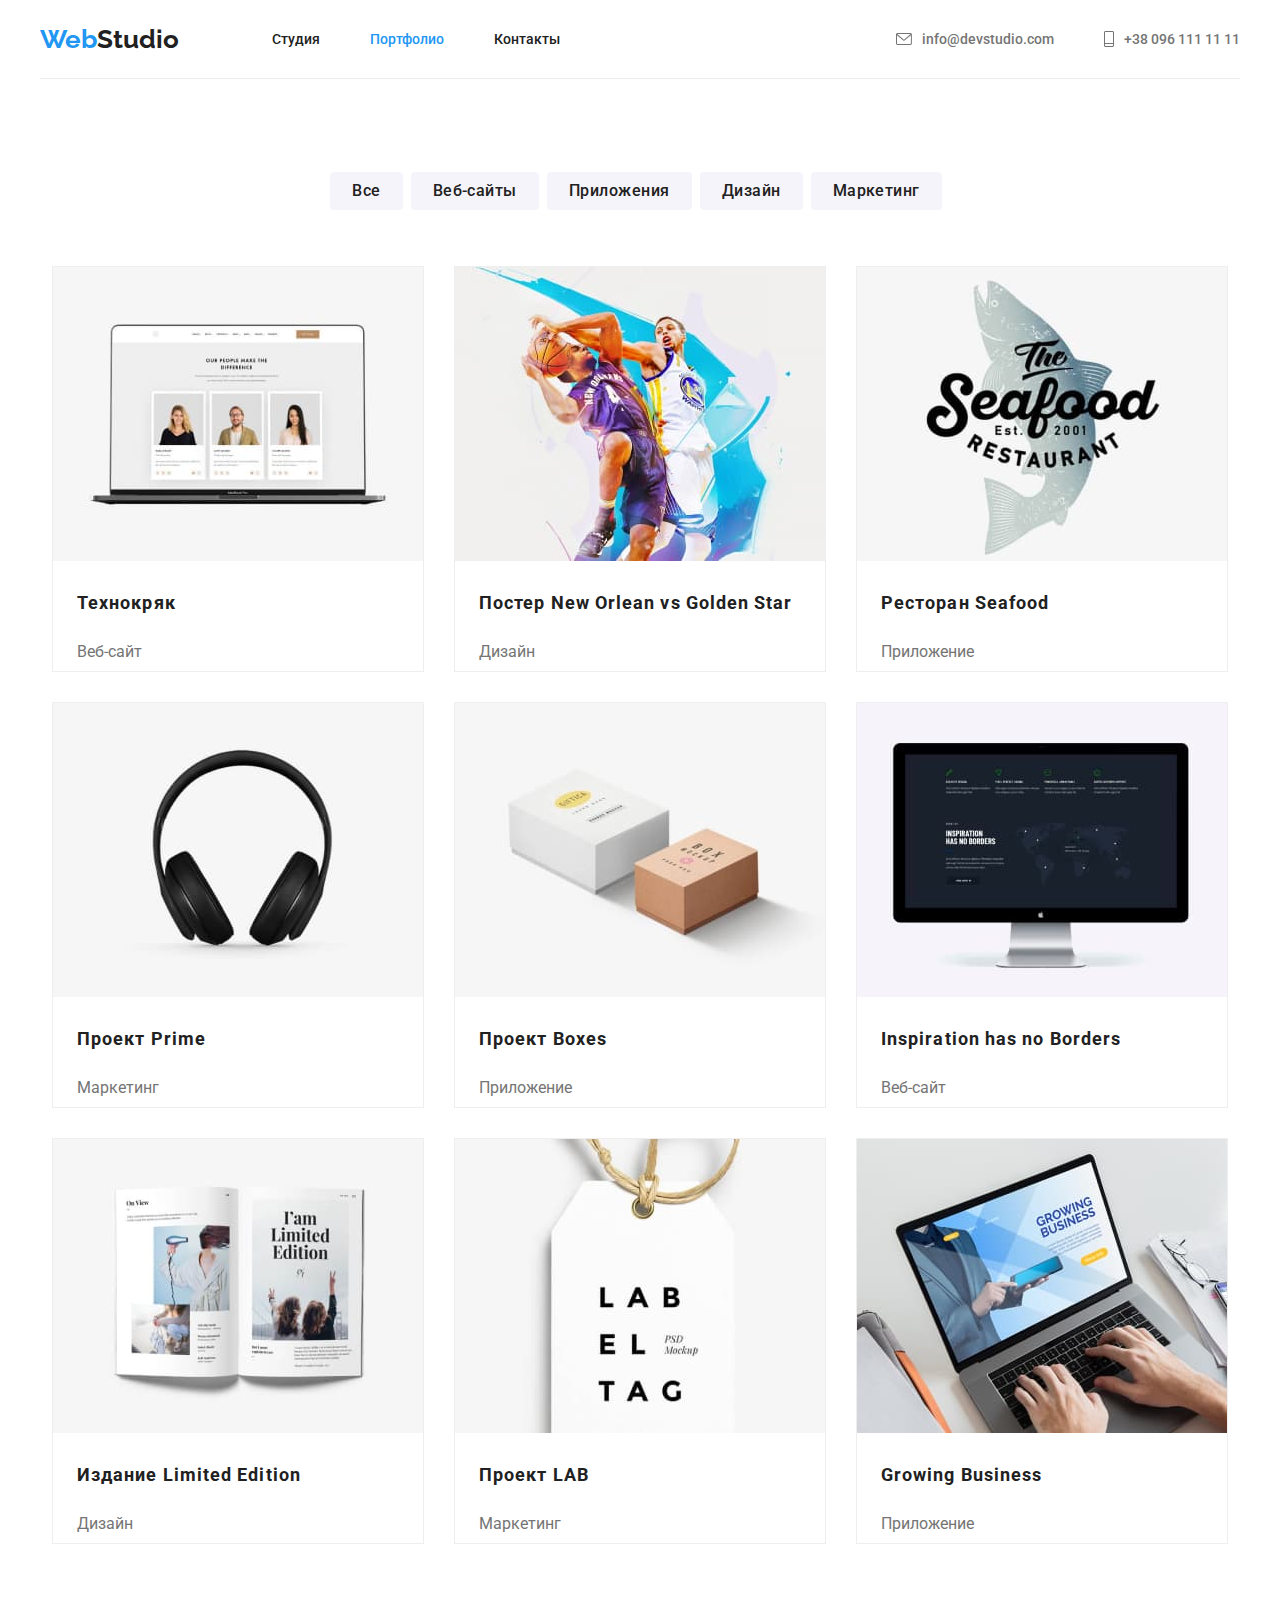
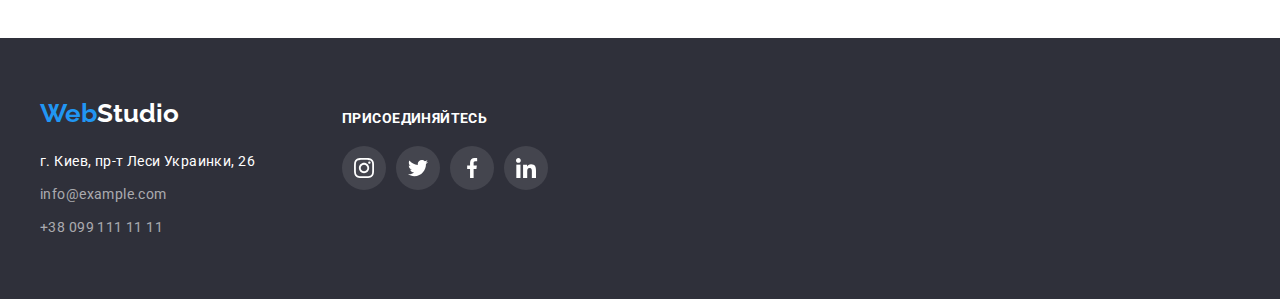
==== portfolio.html @ 58f1b1b6 "home-work-5" ====
<!DOCTYPE html>
<html lang="en">
<head>
    <meta charset="UTF-8">
    <meta name="viewport" content="width=device-width, initial-scale=1.0">
    <title>portfolio</title>
    <link rel="preconnect" href="https://fonts.gstatic.com">
    <link href="https://fonts.googleapis.com/css2?family=Roboto:wght@400;500;700;900&display=swap" rel="stylesheet">
    <!-- <link rel="preconnect" href="https://fonts.gstatic.com">
    <link href="https://fonts.googleapis.com/css2?family=Roboto:wght@400;700;900&display=swap" rel="stylesheet"> -->
    <link rel="preconnect" href="https://fonts.gstatic.com">
    <link href="https://fonts.googleapis.com/css2?family=Raleway:wght@700&display=swap" rel="stylesheet">
    <!-- подключение стилей -->
    <link rel="stylesheet" href="./normalize.css">
    <link rel="stylesheet" href="./styles.css">
   </head>
<body class="body-port">
    <header class="head-container" >
        <div class="container " >
    <a href="index.html" class="logo"><span class="logo-web">Web</span>Studio</a>  
    <nav class="main-nav">  
     <ul class="nav-list">
            <li><a href="./index.html" class="navigation ">Студия</a></li>
            <li><a href="./portfolio.html" class="navigation current" >Портфолио</a></li>
            <li><a href="#kontact" class="navigation">Контакты</a></li> </ul>

            <ul class="nav-contact">
                <li><a href="mailto:info@devstudio.com" class="navigation-contact">
                   <svg class="nav-mail"> <use href="./images/sprite.svg#icon-mail "></use></svg>info@devstudio.com</a></li>
                   
                <li><a href="tel:+380961111111" class="navigation-contact">
                   <svg class="nav-tel"> <use href="./images/sprite.svg#icon-tel"></use></svg>+38 096 111 11 11</a></li>
            </ul> 
    </nav> 
</div>          
</header>
    <main class="portfolio-project container">
        <!-- <h1>Проекты</h1> -->
        <ul class="port-list">
            <li>
                <button class="button-radio" type="button">Все</button>
            </li>
            <li>
                <button class="button-radio" type="button">Веб-сайты</button>
            </li>
            <li>
                <button class="button-radio" type="button">Приложения</button>
            </li>
            <li>
                <button class="button-radio" type="button">Дизайн</button>
            </li>
            <li>
                <button class="button-radio" type="button">Маркетинг</button>
            </li>
        </ul>
        <ul class="works-list ">
            <li class="work-link">
               <a href="#" class="works"> <img src="./images/Технокряк.jpg" alt="Технокряк" width="370" height="294">
                <h2 class="works-title">Технокряк</h2>
                <p>Веб-сайт</p></a>
            </li>
            <li class="work-link">
                <a href="#" class="works">
                <img src="./images/Постер-New-Orlean-vs-Golden-Star.jpg " alt="Постер New Orlean vs Golden Star" width="370" height="294">
                <h2>Постер New Orlean vs Golden Star</h2>
                <p>Дизайн</p></a>
            </li>
            <li class="work-link">
                <a href="#" class="works">
                <img src="./images/Ресторан-Seafood.jpg" alt="Ресторан Seafood" width="370" height="294">
                <h2>Ресторан Seafood</h2>
                <p>Приложение</p></a>
            </li>
            <li class="work-link">
                <a href="#" class="works">
                <img src="./images/Проект-Prime.jpg" alt="Проект Prime" width="370" height="294">
                <h2>Проект Prime</h2>
                <p>Маркетинг</p></a>
            </li>
            <li class="work-link">
                <a href="#" class="works">
                <img src="./images/Проект-Boxes.jpg" alt="Проект Boxes" width="370" height="294">
                <h2>Проект Boxes</h2>
                <p>Приложение</p></a>
            </li>
            <li class="work-link">
                <a href="#" class="works">
                <img src="./images/Inspiration-has-no-Borders.jpg" alt="Inspiration has no Borders" width="370" height="294">
                <h2>Inspiration has no Borders</h2>
                <p>Веб-сайт</p></a>
            </li>
            <li class="work-link">
                <a href="#" class="works">
                <img src="./images/Издание-Limited-Edition.jpg" alt="Издание Limited Edition" width="370" height="294">
                <h2>Издание Limited Edition</h2>
                <p>Дизайн</p></a>
            </li>
            <li class="work-link">
                <a href="#" class="works">
                <img src="./images/Проект-LAB.jpg" alt="Проект LAB" width="370" height="294">
                <h2>Проект LAB</h2>
                <p>Маркетинг</p></a>
            </li>
            <li class="work-link">
                <a href="#" class="works">
                <img src="./images/Growing-Business.jpg" alt="Growing Business" width="370" height="294">
                <h2>Growing Business</h2>
                <p>Приложение</p></a>
            </li>
        </ul>

    </main>
    <footer >
        <div class="container footer" >
        <div class="footer-container ">
        <a href="index.html" class="logo"><span class="logo-web">Web</span><span class="footer-container">Studio</span></a>  
        <address  id="kontact" ">
            <span class="contact">г. Киев, пр-т Леси Украинки, 26 </span>
            <ul class="address">
                <li> <a class="footer-link" href="mailto:info@example.com">info@example.com</a></li>
                <li><a class="footer-link " href="tel:+380991111111">+38 099 111 11 11</a></li>
            </ul>
        </address>
        </div>
        <div class="social-link-footer" >
            <em class="futer-text">Присоединяйтесь</em>
            <ul class="social">
                <li class="social-item "> <a href="#" class="social-link social-footer">
                    <svg class="social-link-icon" width="20" height="20" >
                        <use href="./images/sprite.svg#icon-instagram-2" >

                        </use>
                    </svg>
                </a></li>
                <li class="social-item "><a href="#" class="social-link social-footer">
                    <svg class="social-link-icon" width="20" height="20" >
                        <use href="./images/sprite.svg#icon-twitter-1" >

                        </use>
                    </svg> </a></li>
                <li class="social-item "><a href="#" class="social-link social-footer">
                    <svg class="social-link-icon" width="20" height="20" >
                        <use href="./images/sprite.svg#icon-facebook-1" >

                        </use>
                    </svg>
                </a></li>
                <li class="social-item "><a href="#" class="social-link social-footer">
                    <svg class="social-link-icon" width="20" height="20" >
                        <use href="./images/sprite.svg#icon-linkedin-1" >
                        </use>
                    </svg>
                </a></li>
            </ul>
        </div>    
        
    </div>
    </footer>
    
    
</body>
</html>
---- styles.css ----
:root {
    --link-color: #212121;
    --text-color: #757575;
    --link-color-origin: #2196F3;
    --white-color: #FFFFFF;
    --footer-text-color: rgba(255, 255, 255, 0.6);
    --hero-back-color: #2F303A;
    --backgroundcolor:   #FFFFFF;
}

/* html {
    box-sizing: border-box;}

    *,
    *::before,
    *::after {
        box-sizing: inherit;
    } */

.body-port {
    font-family: roboto ,sans-serif;
    background-color: #FFFFFF;
}
body {
    margin: 0 ;
    font-family: roboto ,sans-serif;
    /* background-color: #FFFFFF; */
    

}
li {
    list-style: none;
    /* outline: 1px solid red ; */
    }
h1,h2 {
    margin: 0;
}
a {
    text-decoration: none;}
.container {
    width: 1200px;
    margin-left: auto;
    margin-right: auto;
    padding-left: 15px;
    padding-right: 15px;
    /* outline: 2px solid tomato; */
    /* background-color: wheat; */
        /* box-sizing: border-box; */
        }
    
/* site-nav */
.head-container {
background-color: var(--backgroundcolor)
}
.head-container>div {
    display: flex;
    align-items: center;
}
.main-nav  {
    flex-basis: 100%;
    display: flex;
    align-items: center;
} 
.nav-list {
    padding: 0px;
    display: flex;
    align-items: center;
}
.nav-list li {
    margin-right: 50px;
    }
.nav-list li:last-child {
    margin-right: 0px;
}

.navigation {    
    color: var(--link-color);
    font-weight: 500;
    /* font-style: normal; */
    font-size: 14px;
    line-height: 16px;
  }
  .navigation:hover,
  .navigation:focus {
    color: var(--link-color-origin);
  }


.nav-list .navigation.current {
    color: var(--link-color-origin);}


    /* logo */
.logo {margin-bottom: 24px;
    margin-top: 24px;
    margin-right: 93px;
    color:  var(--link-color);
    font-family: Raleway, sans-serif;
    font-weight: 700;
    font-style: normal;
    font-size: 26px;
    line-height: 30px;}

.logo-web {
    color: var(--link-color-origin);
    font-family: Raleway, sans-serif;
    font-weight: 700;
    font-style: normal;
    font-size: 26px;
    line-height: 30px;
}

.nav-contact {
    margin-left: auto;
    display: flex;
    align-items: center;
}
.nav-mail {
    width: 16px;
    height: 12px;
    margin-right: 10px;
    }
.nav-tel {
    width: 10px;
    height: 16px;
    margin-right: 10px;   
    }

.nav-contact li:last-child {
        margin-left: 50px;
        }
.navigation-contact {
    display: flex;
    align-items: center;
    color: var(--text-color);
    fill: var(--text-color);
    font-weight: 500;
    font-style: normal;
    font-size: 14px;
    line-height: 16px;
}
.navigation-contact:hover,
.nav-mail:hover,
.nav-tel:hover{
    color:  var(--link-color-origin) ;
    fill:  var(--link-color-origin);
}

    /* Hero */
.hero {
    display: block;
    max-width: 1600px;
    min-width: 1200px;
    margin-left: auto;
    margin-right: auto;
    padding-top: 200px;
    padding-bottom: 200px;    
    background-image: linear-gradient(to right,rgba(47, 48, 58, 0.7),  rgba(47, 48, 58, 0.7)), url(./images/Heade.jpg);
    background-color:var(--hero-back-color);
    background-repeat: no-repeat;
    background-size: cover;
    background-position: center;
    
    }

.hero-item {
    display: block;
    width: 606px;
    margin-left: auto;
    margin-right: auto;
    padding-left: 45px;
    padding-right: 45px;
    color: var(--white-color);
    font-family: Roboto;
    font-style: normal;
    font-weight: 900;
    font-size: 44px;
    line-height: 60px;
    text-align: center;
    text-transform: uppercase;
     
    }
.hero-button {
    display: block;
    margin-left: auto;
    margin-right: auto;
    width: 200px;
    height: 50px;
    margin-top: 30px;
    color: var(--white-color);
    font-family: Roboto;
    font-style: normal;
    font-weight: 700;
    font-size: 16px;
    line-height: 30px;
    text-align: center;
    letter-spacing: 0.06em;
    background-color: #2196F3;
    border-radius:  4px;
    border: none;
   }
   /* advantage */
/* .advant  */
.section {
    background-color: var(--backgroundcolor);
    padding-top: 94px;
    padding-bottom: 94px;
}
b {
    color: var(--link-color);
    font-weight: 700;
    font-size: 14px;
    line-height: 16px;
    letter-spacing: 0.03em;
    text-transform: uppercase;
}
h2 {
    font-weight: 700;
    font-size: 36px;
    line-height: 42px;
    text-align: center;
    letter-spacing: 0.03em;
    }

.advantage {
    display: flex;
    margin-top: 0;
    margin-bottom: 0;
    justify-content: space-between;
    /* background-color: #E5E5E5; */

}

.advantage-list { 
    /* display: flex; */
    display: inline-block;
    /* height: 101px; */
    width: 270px;
    margin-right: 30px;
} 
.advantage-list-icon {
    display: flex;
    width: 270px;
    height: 120px;
    background: #F5F4FA;
    border-radius: 4px;
    align-items: center;
    justify-content: center;
    margin-bottom: 30px;  
}
.advantage li:last-child {
    margin-right:0;
}
.advantage-item {
    /* display: flex; */
    margin-bottom: 10px;
    width: 270px;
    height: 16px;
    
} 
.advantage-text {
    display: block;
    width: 270px;
    height: 75px;
    color: var(--text-color);
    font-weight: normal;
    font-size: 14px;
    line-height: 24px;
    letter-spacing: 0.03em;
    margin-top: 10px;
}
/* чем мы занимаемся */

.section-work {
    /* background-color: #E5E5E5; */
    padding-bottom: 94px;
    background-color: var(--backgroundcolor);
     
}
/* .section h2 {
    margin-bottom: 50px;
    
} */
.working-box {
    display: flex;
    margin-top: 50px;
    margin-left: auto;
    margin-right: auto;
    margin-bottom: 0;
    padding: 0;
    justify-content: space-between;
    
}
.working-box li {
    margin-right: 30px;
}
.working-box li:last-child {
    margin-right: 0px;
}
.working-item:nth-child(1) {
    display: block;
    width: 370px;
    height: 294px;
    margin-right: 30px;
    background-image: url(./images/desktop.jpg);
    background-position: center;
    background-size: contain;
    background-repeat: no-repeat;
}
.working-item:nth-child(2) {
    display: block;
    width: 370px;
    height: 294px;
    margin-right: 30px;
    background-image: url(./images/box.jpg);
    background-position: center;
    background-size: contain;
    background-repeat: no-repeat;
}
.working-item:nth-child(3) {
    display: block;
    width: 370px;
    height: 294px;
    margin-right: 30px;
    background-image: url(./images/creativ.jpg);
    background-position: center;
    background-size: contain;
    background-repeat: no-repeat;
}
/* .working-box li:first-child {
    margin-left: 215px;
} */


/* team-section */
.section-team {
    margin-left: auto;
    margin-right: auto;
    background-color: #F5F4FA;
    padding-top: 94px;
    padding-bottom: 94px;
    }
.section-team h2 {
    margin-bottom: 50px;
}
.section-card {
        display: flex;
        margin-left: auto;
        margin-right: auto;
        padding: 0;
        margin-top: 0;
        margin-bottom: 0;
        justify-content: space-between;
}
.profi-card {
    box-shadow: 0px 1px 3px rgba(0, 0, 0, 0.12), 0px 1px 1px rgba(0, 0, 0, 0.14), 0px 2px 1px rgba(0, 0, 0, 0.2);
    border-radius: 0px 0px 4px 4px;
    background-color: #FFFFFF;
    /* height: 368px; */
    width: 270px;
    margin-right: 30px;
}
.profi-card:last-child {
    margin-right: 0px;
}
.profi-card:first-child {
    /* margin-left: 215px; */
}
/* .proffesion {} */
.proffesion>h3 {
    margin-top: 30px;
    margin-bottom: 10px;
    color: var(--link-color) ;
    text-align: center;
    font-weight: 700;
    font-size: 16px;
    line-height: 19px;
}
.proffesion>p {
    margin-bottom: 16px;
    text-align: center;
    color: var(--text-color);
    font-weight: normal;
    font-size: 16px;
    line-height: 19px;
    letter-spacing: 0.03em;
    }
    .social {
        display: flex;
        justify-content: center;
        margin-bottom: 30px;
        padding: 0;
        }
    .social-link {
        /* display: block; */
        width: 44px;
        height: 44px;
        border-radius: 50%;
        display: flex;
        align-items: center;
        justify-content: center;
        fill: #AFB1B8
        }
    
    .social-link:hover,
    .social-link:focus {
        fill: #ffffff;
        background-color: var(--link-color-origin);
    }
    .social-item {
        margin-right: 10px;
    }
    .social-item:last-child {
        margin-right: 0px;
    }


    /* sektion-klient */

.sektion-klient {
    padding-top: 94px;
    padding-bottom: 94px;
}

.klient {
    display: flex;
    justify-content: center;
    margin-top: 50px;
    padding: 0;
    margin-bottom: 0;
    }
.klient-item {
    display:flex;
    margin-right: 30px;
   
}
.klient-item:last-child {
    margin-right: 0px;
}

.klient-link {
    display: flex;
    width: 170px;
    height: 90px;
    border: 1px solid #AFB1B8;
    box-sizing: border-box;
    border-radius: 4px;
    align-items: center;
    justify-content: center;
    fill: #AFB1B8;

}
.klient-link:hover,
.klient-link:focus {
    fill: var(--link-color-origin);
    border: 1px solid var(--link-color-origin);
    /* background-color: var(--link-color-origin); */
}
/* footer */
footer {background-color: #2F303A;}
.footer-container {
   color: var(--white-color);
     }
.footer {
    display: flex;
    background: #2F303A;
    padding-bottom: 60px;
}
.footer-container>a {
    display: inline-block;
    margin-top: 60px;
    margin-bottom: 20px;
    font-family: Raleway, sans-serif;
    font-style: normal;
    font-weight: bold;
    font-size: 26px;
    line-height: 31px;
}
.footer-container li:first-child {
     margin-top: 9px;
    margin-bottom: 9px;
}
.contact {
    font-family: roboto, sans-serif;
    color: #FFFFFF;
    font-style: normal;
    font-weight: normal;
    font-size: 14px;
    line-height: 24px;
    letter-spacing: 0.03em;
}
.footer-link {
    display: inline-block;
    /* margin-bottom: 60px; */
    color: rgba(255,255 ,255, 0.6);
    font-family: roboto, sans-serif;
    font-style: normal;
    font-weight: normal;
    font-size: 14px;
    line-height: 24px;
    letter-spacing: 0.03em;
}

.address {
    width: 231px;
    padding: 0;
    margin: 0;
}
/* .footer-link:hover,
.footer-link:focus {
    border: 2px solid #ff0000;
} */
 .contact:focus {
    border: 2px solid #ff0000;
}
.futer-text {
    display: block;
    margin-top: 72px;
    margin-bottom: 20px;
    color: #FFFFFF;
    font-family: Roboto;
    font-style: normal;
    font-weight: bold;
    font-size: 14px;
    line-height: 16px;
    letter-spacing: 0.03em;
    text-transform: uppercase;
}
.social .social-footer {
    fill: #ffffff;

}
.social-footer {
    display: flex;
    width: 44px;
    height: 44px;
    border-radius: 50%;
    background: rgba(255, 255, 255, 0.1);
    
}

.social-link-footer {
    display: block;
    margin-left: 70px;
}

/* ---------------------page2 ------------------------------------------------------*/
/* button-list */
.portfolio-project {
    background-color: var(--white-color);
       
  }
.port-list {
    
    display: flex; 
    justify-content: center;  
    border-top: 1px solid #ECECEC;
    padding-top: 93px;
    padding-bottom: 56px;
    padding-left: 0;
    margin: 0;
    margin-left: auto;
    margin-right: auto;
}
.button-radio {    
    margin-right: 8px;
    padding-left: 22px;
    padding-right: 22px;
    height: 38px;
    background-color: #F5F4FA;
    color: var(--link-color);
    border: none;
    border-radius: 4px;
    font-weight: 500;
    font-size: 16px;
    line-height: 26px;
    text-align: center;
    letter-spacing: 0.03em;
    }
    .port-list>.button-radio:last-child>  {
        margin-right: 0;
    }
.button-radio:hover,
.button-radio:focus {
    background-color: var(--link-color-origin);
    color: var(--white-color);
    border: none;
    font-weight: 500;
    font-size: 16px;
    line-height: 26px;
    text-align: center;
    letter-spacing: 0.03em;
}

.works-list {
    /* width: 1230; */
    display: flex;
    flex-wrap: wrap;
    padding: 0;
    margin-top: 0;
    margin-bottom: 0;
    }
.works {
    display: block;
        /* margin-left: auto; */
    height: 404px;
    width: 370px;
    
}
.work-link {
     margin-right: 30px;
    /* margin-left: auto; */
    margin-bottom: 30px;
    height: 404px;
    width: 370px;
    border: 1px solid #EEEEEE;
}
.work-link:nth-child(3n) {
    margin-right: auto;
}
.work-link:nth-last-child(3n) {
    margin-left:auto ;
}
.work-link:nth-last-child( -n + 3) {
    margin-bottom: 94px;
}


 .works>h2 { 
    display: inline-block;
    margin-top: 20px;
    margin-left: 24px;
    background-color: var(--white-color);
    color: var(--link-color);
    text-align: left;
    font-weight: 700;
    font-size: 18px;
    line-height: 36px;
    letter-spacing: 0.06em; } 
.works>p {
    margin-left: 24px;
    margin-bottom: 20px;
    color: var(--text-color);
    background-color: var(--white-color);  
    font-weight: normal;
    font-size: 16px;
    line-height: 30px;
    text-align: left;
}
.works:hover,
.works:focus {
    /* border: 1px solid rgba(33, 150, 243, 0.9);; */
    box-shadow: 0px 1px 1px rgba(0, 0, 0, 0.12), 0px 4px 4px rgba(0, 0, 0, 0.06), 1px 4px 6px rgba(0, 0, 0, 0.16);
}
/* .works { background-color: var(--white-color);} */
/* 
212121  #2196F3   FFFFFF
 text 757575
 */
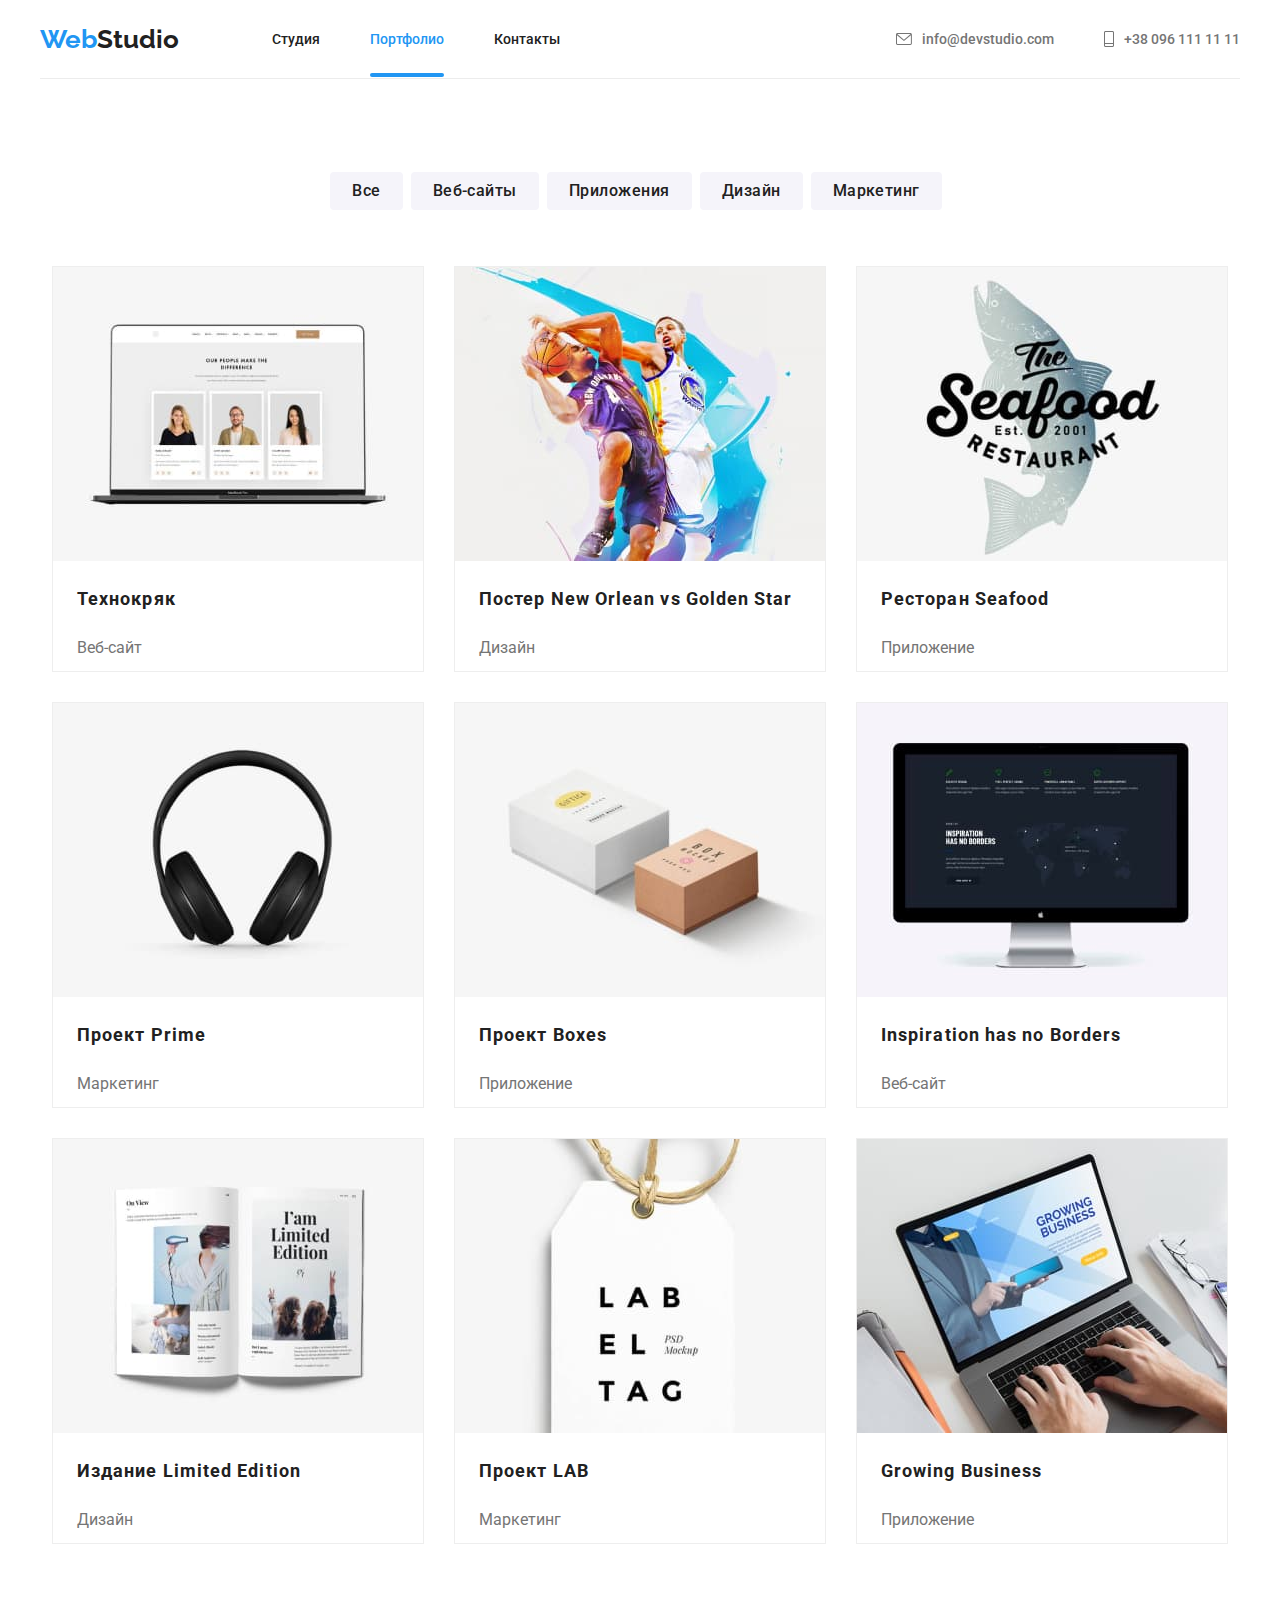
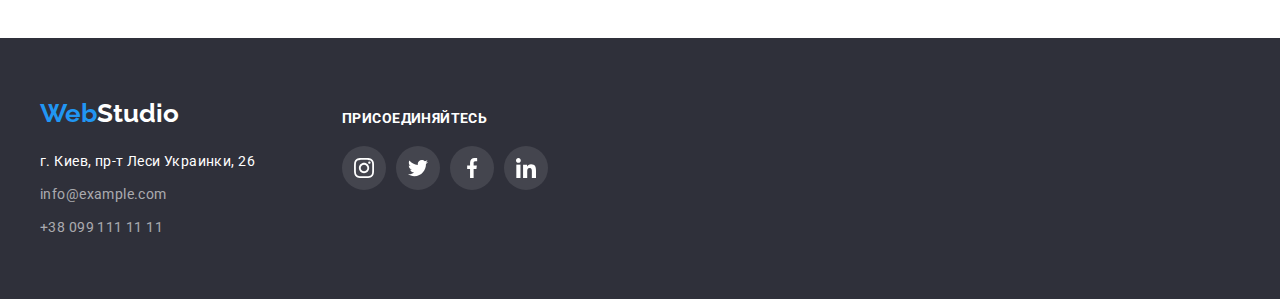
==== commit ab8516cf: "home-work-5" ====
--- a/portfolio.html
+++ b/portfolio.html
@@ -55,55 +55,84 @@
         </ul>
         <ul class="works-list ">
             <li class="work-link">
-               <a href="#" class="works"> <img src="./images/Технокряк.jpg" alt="Технокряк" width="370" height="294">
-                <h2 class="works-title">Технокряк</h2>
+               <a href="#" class="works"> <div class="work-img"> <img src="./images/Технокряк.jpg" alt="Технокряк" width="370" height="294">
+                    <div class="overlay"> <p class="overlay-item">Технокряк это современная площадка распространения коронавируса. Компании используют эту платформу для цифрового шпионажа и атак на защищённые сервера конкурентов.</p>
+            </div></div>
+                <h2>Технокряк</h2>
                 <p>Веб-сайт</p></a>
+                
             </li>
             <li class="work-link">
                 <a href="#" class="works">
-                <img src="./images/Постер-New-Orlean-vs-Golden-Star.jpg " alt="Постер New Orlean vs Golden Star" width="370" height="294">
+                <div class="work-img"><img src="./images/Постер-New-Orlean-vs-Golden-Star.jpg " alt="Постер New Orlean vs Golden Star" width="370" height="294">
+                    <div class="overlay">
+                        <p class="overlay-item">Технокряк это современная площадка распространения коронавируса. Компании используют эту платформу для цифрового шпионажа и атак на защищённые сервера конкурентов.</p>
+                </div></div>
                 <h2>Постер New Orlean vs Golden Star</h2>
                 <p>Дизайн</p></a>
+                
             </li>
             <li class="work-link">
                 <a href="#" class="works">
-                <img src="./images/Ресторан-Seafood.jpg" alt="Ресторан Seafood" width="370" height="294">
+                    <div class="work-img"> <img src="./images/Ресторан-Seafood.jpg" alt="Ресторан Seafood" width="370" height="294">
+                <div class="overlay">
+                    <p class="overlay-item">Технокряк это современная площадка распространения коронавируса. Компании используют эту платформу для цифрового шпионажа и атак на защищённые сервера конкурентов.</p>
+            </div> </div>
                 <h2>Ресторан Seafood</h2>
                 <p>Приложение</p></a>
+               
             </li>
             <li class="work-link">
                 <a href="#" class="works">
-                <img src="./images/Проект-Prime.jpg" alt="Проект Prime" width="370" height="294">
+                    <div class="work-img"> <img src="./images/Проект-Prime.jpg" alt="Проект Prime" width="370" height="294">
+                        <div class="overlay">
+                            <p class="overlay-item">Технокряк это современная площадка распространения коронавируса. Компании используют эту платформу для цифрового шпионажа и атак на защищённые сервера конкурентов.</p>
+                    </div></div>
                 <h2>Проект Prime</h2>
                 <p>Маркетинг</p></a>
             </li>
             <li class="work-link">
                 <a href="#" class="works">
-                <img src="./images/Проект-Boxes.jpg" alt="Проект Boxes" width="370" height="294">
+                    <div class="work-img"> <img src="./images/Проект-Boxes.jpg" alt="Проект Boxes" width="370" height="294">
+                        <div class="overlay">
+                            <p class="overlay-item">Технокряк это современная площадка распространения коронавируса. Компании используют эту платформу для цифрового шпионажа и атак на защищённые сервера конкурентов.</p>
+                    </div></div>
                 <h2>Проект Boxes</h2>
                 <p>Приложение</p></a>
             </li>
             <li class="work-link">
                 <a href="#" class="works">
-                <img src="./images/Inspiration-has-no-Borders.jpg" alt="Inspiration has no Borders" width="370" height="294">
-                <h2>Inspiration has no Borders</h2>
+                    <div class="work-img"> <img src="./images/Inspiration-has-no-Borders.jpg" alt="Inspiration has no Borders" width="370" height="294">
+                        <div class="overlay">
+                            <p class="overlay-item">Технокряк это современная площадка распространения коронавируса. Компании используют эту платформу для цифрового шпионажа и атак на защищённые сервера конкурентов.</p>
+                    </div></div>
+                 <h2>Inspiration has no Borders</h2>
                 <p>Веб-сайт</p></a>
             </li>
             <li class="work-link">
                 <a href="#" class="works">
-                <img src="./images/Издание-Limited-Edition.jpg" alt="Издание Limited Edition" width="370" height="294">
-                <h2>Издание Limited Edition</h2>
+                    <div class="work-img"> <img src="./images/Издание-Limited-Edition.jpg" alt="Издание Limited Edition" width="370" height="294">
+                        <div class="overlay">
+                            <p class="overlay-item">Технокряк это современная площадка распространения коронавируса. Компании используют эту платформу для цифрового шпионажа и атак на защищённые сервера конкурентов.</p>
+                    </div></div>
+                 <h2>Издание Limited Edition</h2>
                 <p>Дизайн</p></a>
             </li>
             <li class="work-link">
                 <a href="#" class="works">
-                <img src="./images/Проект-LAB.jpg" alt="Проект LAB" width="370" height="294">
+                    <div class="work-img"><img src="./images/Проект-LAB.jpg" alt="Проект LAB" width="370" height="294">
+                <div class="overlay">
+                    <p class="overlay-item">Технокряк это современная площадка распространения коронавируса. Компании используют эту платформу для цифрового шпионажа и атак на защищённые сервера конкурентов.</p>
+            </div></div>
                 <h2>Проект LAB</h2>
                 <p>Маркетинг</p></a>
             </li>
             <li class="work-link">
                 <a href="#" class="works">
-                <img src="./images/Growing-Business.jpg" alt="Growing Business" width="370" height="294">
+                    <div class="work-img"> <img src="./images/Growing-Business.jpg" alt="Growing Business" width="370" height="294">
+                        <div class="overlay">
+                            <p class="overlay-item">Технокряк это современная площадка распространения коронавируса. Компании используют эту платформу для цифрового шпионажа и атак на защищённые сервера конкурентов.</p>
+                    </div></div>
                 <h2>Growing Business</h2>
                 <p>Приложение</p></a>
             </li>
--- a/styles.css
+++ b/styles.css
@@ -22,6 +22,7 @@
     background-color: #FFFFFF;
 }
 body {
+    position: relative;
     margin: 0 ;
     font-family: roboto ,sans-serif;
     /* background-color: #FFFFFF; */
@@ -74,15 +75,36 @@
 }
 
 .navigation {    
+    position: relative;
     color: var(--link-color);
     font-weight: 500;
     /* font-style: normal; */
     font-size: 14px;
     line-height: 16px;
+
+    transition-property: color;
+    transition-duration: 250ms;
+    transition-timing-function: cubic-bezier(0.4, 0, 0.2, 1);
+  }
+
+  .current::before {
+      display: inline-block;
+      position: absolute;
+      content: "";
+      width: 100%;
+      height: 4px;
+      border-radius: 2px;
+      background-color: var(--link-color-origin);
+      left: 0;
+      bottom: 0;
+      transform: translateY(30px);
+
   }
   .navigation:hover,
   .navigation:focus {
     color: var(--link-color-origin);
+    /* fill:  var(--link-color-origin); */
+
   }
 
 
@@ -114,16 +136,24 @@
     margin-left: auto;
     display: flex;
     align-items: center;
+    
 }
 .nav-mail {
     width: 16px;
     height: 12px;
     margin-right: 10px;
+
+    transition-property: fill;
+    transition-duration: 250ms;
+    transition-timing-function: cubic-bezier(0.4, 0, 0.2, 1);
     }
 .nav-tel {
     width: 10px;
     height: 16px;
     margin-right: 10px;   
+    transition-property: fill;
+    transition-duration: 250ms;
+    transition-timing-function: cubic-bezier(0.4, 0, 0.2, 1);
     }
 
 .nav-contact li:last-child {
@@ -138,13 +168,18 @@
     font-style: normal;
     font-size: 14px;
     line-height: 16px;
+
+    transition-property: color;
+    transition-duration: 250ms;
+    transition-timing-function: cubic-bezier(0.4, 0, 0.2, 1);
 }
 .navigation-contact:hover,
 .nav-mail:hover,
 .nav-tel:hover{
     color:  var(--link-color-origin) ;
-    fill:  var(--link-color-origin);
-}
+    fill: var(--link-color-origin)
+}
+
 
     /* Hero */
 .hero {
@@ -199,6 +234,7 @@
     border-radius:  4px;
     border: none;
    }
+   
    /* advantage */
 /* .advant  */
 .section {
@@ -298,34 +334,61 @@
     margin-right: 0px;
 }
 .working-item:nth-child(1) {
+    position: relative;
     display: block;
     width: 370px;
     height: 294px;
     margin-right: 30px;
-    background-image: url(./images/desktop.jpg);
+    /* background-image: url(./images/desktop.jpg);
     background-position: center;
     background-size: contain;
-    background-repeat: no-repeat;
+    background-repeat: no-repeat; */
 }
 .working-item:nth-child(2) {
+    position: relative;
     display: block;
     width: 370px;
     height: 294px;
     margin-right: 30px;
-    background-image: url(./images/box.jpg);
+    /* background-image: url(./images/box.jpg);
     background-position: center;
     background-size: contain;
-    background-repeat: no-repeat;
+    background-repeat: no-repeat; */
 }
 .working-item:nth-child(3) {
+    position: relative;
     display: block;
     width: 370px;
     height: 294px;
     margin-right: 30px;
-    background-image: url(./images/creativ.jpg);
+    /* background-image: url(./images/creativ.jpg);
     background-position: center;
     background-size: contain;
-    background-repeat: no-repeat;
+    background-repeat: no-repeat; */
+}
+.working-solution {
+    position: absolute;
+    left: 0;
+    bottom: 0;
+    display: flex;
+    align-items: center;
+    justify-content: center;
+    width: 100%;
+    height: 70px;
+    background: rgb(47, 48, 58);
+    opacity: 0.8;
+   }
+.working-solution>h3 {
+     margin: 0;
+    font-family: Roboto;
+    font-style: normal;
+    font-weight: 700;
+    font-size: 14px;
+    line-height: 16px;
+    text-align: center;
+    letter-spacing: 0.03em;
+    text-transform: uppercase;
+    color: #FFFFFF;
 }
 /* .working-box li:first-child {
     margin-left: 215px;
@@ -399,13 +462,19 @@
         display: flex;
         align-items: center;
         justify-content: center;
-        fill: #AFB1B8
+        fill: #AFB1B8;
+
+        transition-property: background-color, fill ;
+        transition-duration: 250ms;
+        transition-timing-function: cubic-bezier(0.4, 0, 0.2, 1);
         }
     
     .social-link:hover,
     .social-link:focus {
-        fill: #ffffff;
+        /* background-color: #ffffff; */
         background-color: var(--link-color-origin);
+        fill:  #FFFFFF;
+
     }
     .social-item {
         margin-right: 10px;
@@ -448,6 +517,10 @@
     align-items: center;
     justify-content: center;
     fill: #AFB1B8;
+
+    transition-property: border, fill ;
+    transition-duration: 250ms;
+    transition-timing-function: cubic-bezier(0.4, 0, 0.2, 1);
 
 }
 .klient-link:hover,
@@ -576,12 +649,18 @@
     line-height: 26px;
     text-align: center;
     letter-spacing: 0.03em;
+
+    transition-property: background-color, color;
+    transition-duration: 250ms;
+    transition-timing-function: cubic-bezier(0.4, 0, 0.2, 1);
+
     }
     .port-list>.button-radio:last-child>  {
         margin-right: 0;
     }
 .button-radio:hover,
 .button-radio:focus {
+    /* background-color: var(--link-color-origin); */
     background-color: var(--link-color-origin);
     color: var(--white-color);
     border: none;
@@ -590,6 +669,7 @@
     line-height: 26px;
     text-align: center;
     letter-spacing: 0.03em;
+    
 }
 
 .works-list {
@@ -601,12 +681,60 @@
     margin-bottom: 0;
     }
 .works {
+    /* position: relative; */
     display: block;
         /* margin-left: auto; */
     height: 404px;
     width: 370px;
-    
-}
+    transition-property: box-shadow ;
+    transition-duration: 250ms;
+    transition-timing-function: cubic-bezier(0.4, 0, 0.2, 1);
+    
+}
+.work-img {
+    display: block;
+    position: relative;
+    height: 294px;
+    width: 370px;
+    background-color: crimson;
+    overflow: hidden;
+}
+.overlay {
+    position: absolute;
+    left: 0;
+    bottom:-100%;
+    
+    width: 100%;
+    height: 294px;
+    background: rgba(33, 150, 243, 0.9);
+    /* opacity: 1; */
+
+    transition-property: bottom;
+    transition-duration: 250ms;
+    transition-timing-function: cubic-bezier(0.4, 0, 0.2, 1);    
+}
+.work-img:hover .overlay,
+.work-img:focus .overlay  {
+     bottom: 0;
+}
+.overlay-item {
+    position: absolute;
+    display: block;
+    margin-left: 24px;
+    margin-right: 24px;
+    margin-top: 63px;
+    margin-bottom: 63px;
+
+    font-family: Roboto;
+    font-style: normal;
+    font-weight: normal;
+    font-size: 18px;
+    line-height: 28px;
+    letter-spacing: 0.03em;
+
+    color: #FFFFFF;}
+ 
+
 .work-link {
      margin-right: 30px;
     /* margin-left: auto; */
@@ -626,7 +754,7 @@
 }
 
 
- .works>h2 { 
+ .works h2 { 
     display: inline-block;
     margin-top: 20px;
     margin-left: 24px;
@@ -651,9 +779,49 @@
 .works:focus {
     /* border: 1px solid rgba(33, 150, 243, 0.9);; */
     box-shadow: 0px 1px 1px rgba(0, 0, 0, 0.12), 0px 4px 4px rgba(0, 0, 0, 0.06), 1px 4px 6px rgba(0, 0, 0, 0.16);
+    /* transition-property: box-shadow: 0px 1px 1px rgba(0, 0, 0, 0.12), 0px 4px 4px rgba(0, 0, 0, 0.06), 1px 4px 6px rgba(0, 0, 0, 0.16); */
+
 }
 /* .works { background-color: var(--white-color);} */
 /* 
 212121  #2196F3   FFFFFF
  text 757575
- */+ */
+ .backdrop {
+    position: fixed;
+    top: 0;
+    left: 0;
+    width: 100%;
+    height: 100%;
+    
+    background-color: rgba(0, 0, 0, 0.5);
+}
+.is-hidden {
+    opacity: 0;
+    pointer-events: none;
+}
+.modal {
+    position: absolute;
+    width: 528px;
+    height: 581px;
+    left: 50%;
+    top: 50%;
+    transform: translate(-50%, -50%);
+    display: flex;
+    justify-content: flex-end;
+
+    background-color: #ffffff;
+    padding: 8px;
+}
+.modal-button {
+   display: block;
+   width: 30px;
+   height: 30px;
+   border: 1px solid rgba(0, 0, 0, 0.1);
+   border-radius: 50%;
+   background-color: #FFFFFF;
+   background-image: url(./images/X.svg);
+   background-position: center;
+   background-repeat: no-repeat;
+    
+}